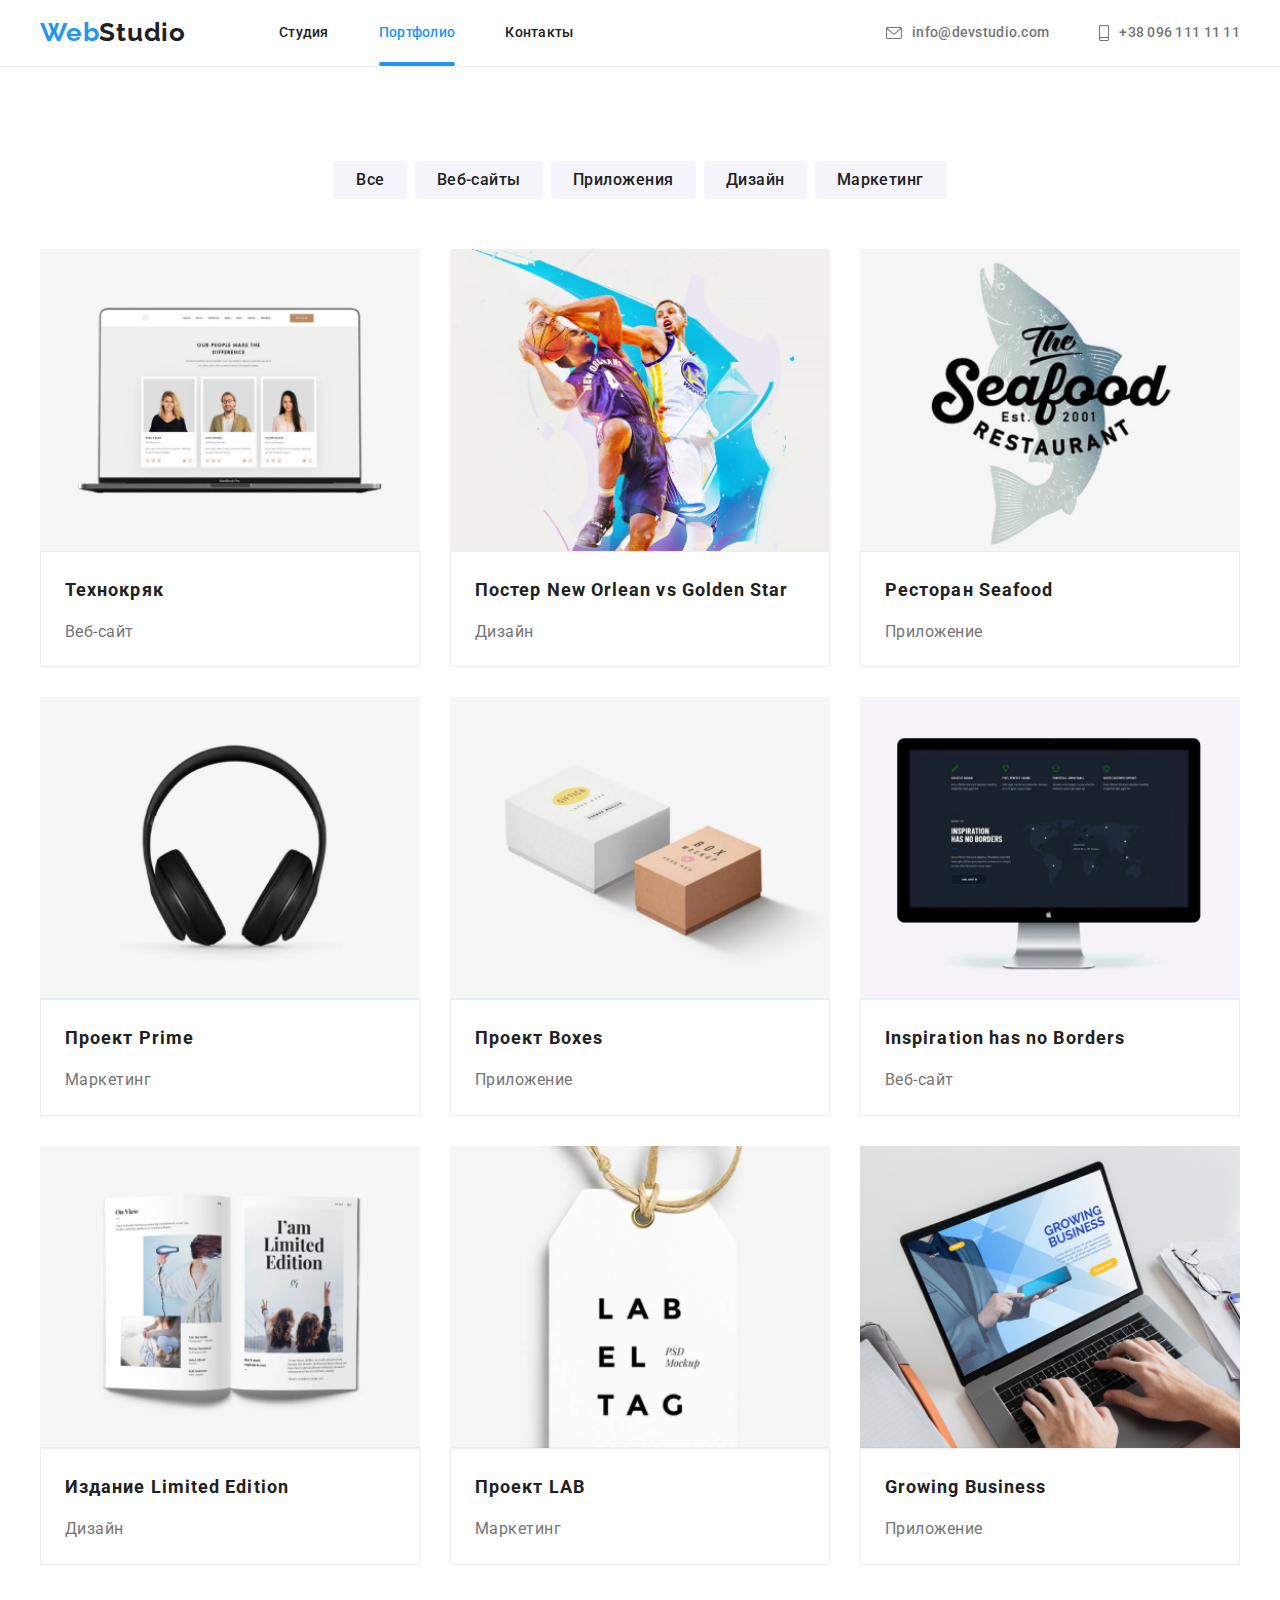
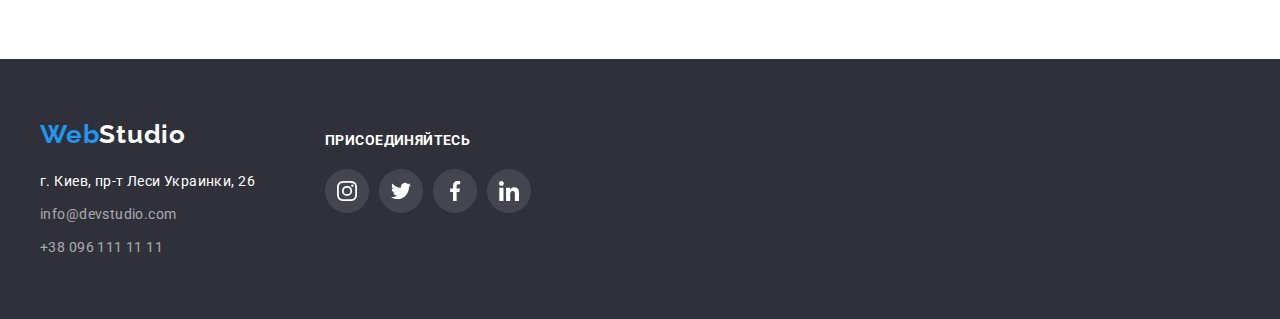
==== portfolio.html @ 4af10d5f "initial commit" ====
<!DOCTYPE html>
<html lang="en">
  <head>
    <meta charset="UTF-8">
    <meta http-equiv="X-UA-Compatible" content="IE=edge">
    <meta name="viewport" content="width=device-width, initial-scale=1.0">
    <link href="https://fonts.googleapis.com/css2?family=Raleway:wght@700&family=Roboto:wght@400;500;700;900&display=swap" rel="stylesheet">
    <link rel="stylesheet" href="https://cdnjs.cloudflare.com/ajax/libs/modern-normalize/1.1.0/modern-normalize.min.css">
    <link rel="stylesheet" href="css/styles.css">
    <title>Портфолио</title>
  </head>
  <body>
    <header class="header">
      <div class="container main-nav ">
        <nav>
          <a href="index.html" class="logo"><span>Web</span>Studio</a>
          <ul class="site-nav list">
            <li class="item"><a href="index.html" class="header-link">Студия</a></li>
            <li class="item"><a href="portfolio.html" class="header-link current">Портфолио</a></li>
            <li class="item"><a href="#" class="header-link">Контакты</a></li>
          </ul>
        </nav>
    
        <ul class="contact-list list">
          <li class="item"><a href="mailto:info@devstudio.com" class="contact-link">
              <svg class="contact-icon" width="16px" height="12px">
                <use href="./images/icons.svg#envelope"></use>
              </svg> info@devstudio.com</a></li>
    
          <li class="item"><a href="tel:+380961111111" class="contact-link">
              <svg class="contact-icon" width="10px" height="16px">
                <use href="./images/icons.svg#smartphone"></use>
              </svg> +38 096 111 11 11</a></li>
        </ul>
      </div>
    </header>

    <main>
      <section class="section">
      <div class="container">
        <ul class="filter-list list">
          <li class="item"><button type="button" class="filter-btn">Все</button></li>
          <li class="item"><button type="button" class="filter-btn">Веб-сайты</button></li>
          <li class="item"><button type="button" class="filter-btn">Приложения</button></li>
          <li class="item"><button type="button" class="filter-btn">Дизайн</button></li>
          <li class="item"><button type="button" class="filter-btn">Маркетинг</button></li>
        </ul>
      </div>
      
        <div class="container">
        <ul class="cards-list list">
          <li class="item"><a href="#">
            <div class="card-thumb">
              <img src="images/technokryak.jpg" alt="Пример веб-сайта" width="370" height="294">
              <div class="overlay">
                <p>Ресурс предлагает комплексные предложения с разным уровнем функционала и сервисов. Все это позволит посетителю получить
                исчерпывающие сведения о компании или частном лице.</p>
              </div>
            </div>
            <div class="card-set-content">
              <h3>Технокряк</h3>
              <p>Веб-сайт</p>
            </div></a>
          </li>

          <li class="item"><a href="#">
            <div class="card-thumb">
              <img src="images/poster-golden-star.jpg" alt="Постер" width="370" height="294">
              <div class="overlay">
                <p>Ресурс предлагает комплексные предложения с разным уровнем функционала и сервисов. Все это позволит посетителю
                  получить
                  исчерпывающие сведения о компании или частном лице.</p>
              </div>
            </div>
            <div class="card-set-content">
              <h3>Постер New Orlean vs Golden Star</h3>
              <p>Дизайн</p>
            </div></a>
          </li>

          <li class="item"><a href="#">
            <div class="card-thumb">
              <img src="images/seafood-logo.jpg" alt="Логотип ресторана" width="370" height="294">
            <div class="overlay">
              <p>Ресурс предлагает комплексные предложения с разным уровнем функционала и сервисов. Все это позволит посетителю
                получить
                исчерпывающие сведения о компании или частном лице.</p>
            </div>
            </div>
            <div class="card-set-content">
              <h3>Ресторан Seafood</h3>
              <p>Приложение</p>
            </div></a>
          </li>

          <li class="item"><a href="#">
            <div class="card-thumb">
              <img src="images/headphones.jpg" alt="Чёрные наушники" width="370" height="294">
            <div class="overlay">
              <p>Ресурс предлагает комплексные предложения с разным уровнем функционала и сервисов. Все это позволит посетителю
                получить
                исчерпывающие сведения о компании или частном лице.</p>
            </div>
            </div>
            <div class="card-set-content">
              <h3>Проект Prime</h3>
              <p>Маркетинг</p>
            </div></a>
          </li>

          <li class="item"><a href="#">
            <div class="card-thumb">
              <img src="images/mockup-boxes.jpg" alt="Макеты коробок" width="370" height="294">
              <div class="overlay">
                <p>Ресурс предлагает комплексные предложения с разным уровнем функционала и сервисов. Все это позволит посетителю
                  получить
                  исчерпывающие сведения о компании или частном лице.</p>
              </div>
            </div>
            <div class="card-set-content">
              <h3>Проект Boxes</h3>
              <p>Приложение</p>
            </div></a>
          </li>

          <li class="item"><a href="#">
            <div class="card-thumb">
              <img src="images/inspiration-has-no-borders.jpg" alt="Пример веб-сайта" width="370" height="294">
              <div class="overlay">
                <p>Ресурс предлагает комплексные предложения с разным уровнем функционала и сервисов. Все это позволит посетителю
                  получить
                  исчерпывающие сведения о компании или частном лице.</p>
              </div>
            </div>
            <div class="card-set-content">
              <h3>Inspiration has no Borders</h3>
              <p>Веб-сайт</p>
            </div></a>
          </li>

          <li class="item"><a href="#">
            <div class="card-thumb">
            <img src="images/limited-edition.jpg" alt="Журнал" width="370" height="294">
            <div class="overlay">
              <p>Ресурс предлагает комплексные предложения с разным уровнем функционала и сервисов. Все это позволит посетителю
                получить
                исчерпывающие сведения о компании или частном лице.</p>
            </div>
            </div>
            <div class="card-set-content">
              <h3>Издание Limited Edition</h3>
              <p>Дизайн</p>
            </div></a>
          </li>

          <li class="item"><a href="#">
            <div class="card-thumb">
              <img src="images/lab-project.jpg" alt="Макет проекта" width="370" height="294">
              <div class="overlay">
                <p>Ресурс предлагает комплексные предложения с разным уровнем функционала и сервисов. Все это позволит посетителю
                  получить
                  исчерпывающие сведения о компании или частном лице.</p>
              </div>
            </div>
            <div class="card-set-content">
              <h3>Проект LAB</h3>
              <p>Маркетинг</p>
            </div></a>
          </li>

          <li class="item"><a href="#">
            <div class="card-thumb">
              <img src="images/growing-business.jpg" alt="Пример веб-сайта" width="370" height="294">
              <div class="overlay">
                <p>Ресурс предлагает комплексные предложения с разным уровнем функционала и сервисов. Все это позволит посетителю
                  получить
                  исчерпывающие сведения о компании или частном лице.</p>
              </div>
            </div>
            <div class="card-set-content">
              <h3>Growing Business</h3>
              <p>Приложение</p>
            </div></a>
          </li>
        </ul>
      </div>
      </section>
    </main>

    <footer class="footer">
      <div class="container">
        <div class="footer-container">
          <div class="footer-info">
            <a href="index.html" class="logo footer"><span>Web</span>Studio</a>
            <address class="address">г. Киев, пр-т Леси Украинки, 26</address>
            <a href="mailto:info@devstudio.com" class="footer-contact-link">info@devstudio.com</a>
            <a href="tel:+380961111111" class="footer-contact-link">+38 096 111 11 11</a>
          </div>
    
          <div class="footer-join">
            <b class="join">Присоединяйтесь</b>
            <ul class="team-actions list">
              <li><a href="https://www.instagram.com/" class="team-item footer-icon"><svg width="20px" height="20px">
                    <use href="./images/icons.svg#instagram"></use>
                  </svg></a></li>
    
              <li><a href="https://twitter.com/" class="team-item footer-icon"><svg width="20px" height="20px">
                    <use href="./images/icons.svg#twitter"></use>
                  </svg></a></li>
    
              <li><a href="https://www.facebook.com/" class="team-item footer-icon"><svg width="20px" height="20px">
                    <use href="./images/icons.svg#facebook"></use>
                  </svg></a></li>
    
              <li><a href="https://www.linkedin.com/" class="team-item last footer-icon"><svg width="20px" height="20px">
                    <use href="./images/icons.svg#linkedin"></use>
                  </svg></a></li>
            </ul>
          </div>
        </div>
    
      </div>
    </footer>
  </body>
</html>
---- css/styles.css ----
:root {
  --primary-text-color: #212121;
  --secondary-text-color: #757575;
  --accent-color: #2196f3;
  --background: #ffffff;
  --filter-btn-color: #f5f4fa;
  --main-font: 'Roboto', sans-serif;
  --logo-font: 'Raleway', sans-serif;
  --icon: #afb1b8;
}

*,
*::before,
*::after {
  box-sizing: border-box;
}

h1,
h2,
h3,
h4,
h5,
h6,
p {
  margin: 0;
}

img {
  display: block;
  width: 100%;
  height: auto;
}

body {
  background-color: var(--background);
  color: var(--primary-text-color);
  font-family: var(--main-font);
  margin: 0;
}

.container {
  width: 1230px;
  padding-left: 15px;
  padding-right: 15px;
  margin: 0px auto;
}

.list {
  padding: 0;
  margin: 0;
  list-style: none;
}

.section {
  padding: 94px 0px 94px 0px;
}

/* Header&footer */

.header {
  border-bottom: 1px solid #ececec;
  background: var(--background);
}
.header .list {
  font-weight: 500;
  font-size: 14px;
  line-height: 1.1;
  letter-spacing: 0.02em;
}
.header-link {
  color: inherit;
  text-decoration: none;
  padding: 26px 0px 26px 0px;
  transition: color 250ms cubic-bezier(0.4, 0, 0.2, 1);
}
.header-link:hover,
.header-link:focus {
  color: var(--accent-color);
}

.item .header-link {
  position: relative;
}
.header-link.current::after {
  content: '';
  display: block;
  position: absolute;
  bottom: 0;
  width: 100%;
  height: 4px;
  background: var(--accent-color);
  border-radius: 2px;
}

.contact-link {
  display: flex;
  color: var(--secondary-text-color);
  fill: var(--secondary-text-color);
  text-decoration: none;
  align-items: center;
  padding: 25px 0px 25px 0px;
  transition: color 250ms cubic-bezier(0.4, 0, 0.2, 1),
  fill 250ms cubic-bezier(0.4, 0, 0.2, 1);
  
}
.contact-icon {
  margin-right: 10px;
}

.main-nav,
.main-nav nav {
  display: flex;
  align-items: center;
}
.site-nav {
  display: flex;
  margin-left: 93px;
}
.site-nav .item:not(:last-child) {
  margin-right: 50px;
}

.site-nav .header-link.current {
  color: var(--accent-color);
}

.contact-list {
  display: flex;
  margin-left: auto;
}
.contact-list .item:not(:last-child) {
  margin-right: 50px;
}

.contact-link:hover,
.contact-link:focus,
.footer-contact-link:hover,
.footer-contact-link:focus {
  color: var(--accent-color);
  fill: var(--accent-color);
  
}
.footer-contact-link {
  font-size: 14px;
  line-height: 1.7;
  letter-spacing: 0.03em;
  color: rgba(255, 255, 255, 0.6);
  text-decoration: none;
  display: block;
  margin-top: 9px;
  transition: color 250ms cubic-bezier(0.4, 0, 0.2, 1),
  fill 250ms cubic-bezier(0.4, 0, 0.2, 1);
  
}

.logo {
  color: inherit;
  font-family: 'Raleway', sans-serif;
  font-weight: 700;
  font-size: 26px;
  line-height: 1.2;
  letter-spacing: 0.03em;
  text-decoration: none;
}
.logo.footer {
  color: #ffffff;
  padding: 0;
}
.logo span {
  color: var(--accent-color);
}

.footer {
  background-color: #2f303a;
  padding: 60px 0px 60px 0px;
  display: flex;
}

.address {
  margin: 20px 0px 0px 0px;
  color: #ffffff;
  font-style: normal;
  font-size: 14px;
  line-height: 1.7;
  letter-spacing: 0.03em;
}

.footer-container,
.footer-actions {
  display: flex;
}
.footer-join {
  margin-top: 12px;
  margin-left: 70px;
}
.join {
  font-weight: 700px;
  text-transform: uppercase;
  color: #ffffff;
  font-size: 14px;
  line-height: 1.2;
  letter-spacing: 0.03em;
}
.team-item.footer-icon {
  width: 44px;
  height: 44px;
  border-radius: 50%;
  margin-top: 20px;
  padding: 12px;
  fill: #ffffff;
  background-color: rgba(255, 255, 255, 0.1);
}

.team-item.footer-icon:not(:last-child) {
  margin-right: 10px;
}

/* Studio */

.hero {
  background-color: #2f303a;
  background-image: linear-gradient(rgba(47, 48, 58, 0.4), rgba(47, 48, 58, 0.4)),
    url('../images/hero.jpg');
  padding-top: 200px;
  padding-bottom: 200px;
  text-align: center;
}
.hero-title {
  width: 696px;
  color: #ffffff;
  font-weight: 900;
  font-size: 44px;
  line-height: 1.36;
  letter-spacing: 0.06em;
  text-transform: uppercase;
  margin: 0 auto;
  margin-bottom: 30px;
}
.hero-btn {
  font-family: inherit;
  font-weight: 700;
  font-size: 16px;
  line-height: 1.9;
  display: flex;
  align-items: center;
  letter-spacing: 0.06em;
  background-color: var(--accent-color);
  color: #ffffff;
  border-radius: 4px;
  padding: 10px 32px 10px 32px;
  margin: 0 auto;
  border: none;
  cursor: pointer;
  box-shadow: 0px 4px 4px rgba(0, 0, 0, 0.15);
  transition: background-color 250ms cubic-bezier(0.4, 0, 0.2, 1);
}
.hero-btn:hover,
.hero-btn:focus {
  background-color: #188cef;
}

.features-section {
  padding-bottom: 0;
}

.icon-edit {
  display: flex;
  width: 270px;
  height: 120px;
  background-color: var(--filter-btn-color);
  border-radius: 4px;
  margin-bottom: 30px;
  justify-content: center;
  align-items: center;
}

.features-list {
  display: flex;
}
.features-list .item {
  margin: 0 auto;
  width: 270px;
}
.features-list h3 {
  margin-bottom: 10px;
  font-size: 14px;
  font-weight: 700;
  line-height: 1.1;
  letter-spacing: 0.03em;
  text-transform: uppercase;
}
.features-list p {
  font-size: 14px;
  line-height: 1.7;
  letter-spacing: 0.03em;
}
.section-title {
  margin: 0 auto;
  margin-bottom: 50px;
  font-size: 36px;
  line-height: 1.1;
  text-align: center;
  letter-spacing: 0.03em;
}
.image-list {
  display: flex;
}
.image-list .item {
  margin-right: 30px;
  flex-basis: calc(100% / 3);
  position: relative;
}

.image-list .item:last-child {
  margin: 0 auto;
}

.item-name {
  position: absolute;
  padding: 27px 0px 27px 0px;
  margin-right: 30px;
  bottom: 0;
  width: 100%;
  color: #ffffff;
  font-weight: 700;
  background-color: rgba(47, 48, 58, 0.8);
  line-height: 1.2;
  text-align: center;
  text-transform: uppercase;
}

.team-section {
  background-color: #f5f4fa;
}

.team-list {
  display: flex;
}
.team-list .item {
  margin-right: 30px;
  flex-basis: calc(100% / 4);
}

.team-list .item:last-child {
  margin-right: 0;
}

.card {
  box-shadow: 0px 1px 3px rgba(0, 0, 0, 0.12), 0px 1px 1px rgba(0, 0, 0, 0.14),
    0px 2px 1px rgba(0, 0, 0, 0.2);
  border-radius: 0px 0px 4px 4px;
  background: #ffffff;
}
.card-content {
  padding: 30px 32px 30px 32px;
}
.team-list h3 {
  margin-bottom: 10px;
  font-weight: 500;
  font-size: 16px;
  line-height: 1.2;
  text-align: center;
  letter-spacing: 0.03em;
}
.team-list p {
  font-size: 16px;
  line-height: 1.2;
  text-align: center;
  letter-spacing: 0.03em;
  margin-bottom: 16px;
}

.features-list p,
.team-list p,
.cards-list p {
  color: var(--secondary-text-color);
}

/* Portfolio */

.filter-list {
  display: flex;
  justify-content: center;
  margin-bottom: 50px;
}

.filter-list .item:not(:last-child) {
  margin-right: 8px;
}

.filter-btn {
  background-color: var(--filter-btn-color);
  color: var(--primary-text-color);
  border-radius: 4px;
  padding: 6px 22px 6px 22px;
  border: none;
  font-family: var(--main-font);
  font-size: 16px;
  font-weight: 500;
  line-height: 1.6;
  text-align: center;
  letter-spacing: 0.03em;
  transition: color 250ms cubic-bezier(0.4, 0, 0.2, 1), background-color 250ms cubic-bezier(0.4, 0, 0.2, 1),
   box-shadsow 250ms cubic-bezier(0.4, 0, 0.2, 1);
}

.filter-btn:hover,
.filter-btn:focus {
  background-color: var(--accent-color);
  color: #ffffff;
  cursor: pointer;
  box-shadow: 0px 3px 1px rgba(0, 0, 0, 0.1), 0px 1px 2px rgba(0, 0, 0, 0.08),
    0px 2px 2px rgba(0, 0, 0, 0.12);
}

.cards-list {
  display: flex;
  flex-wrap: wrap;
  margin-top: -30px;
  margin-left: -30px;
}
.cards-list .item {
  position: relative;
  flex-basis: calc(100% / 3 - 30px);
  margin-left: 30px;
  margin-top: 30px;
  transition: box-shadow 250ms cubic-bezier(0.4, 0, 0.2, 1);
}
.cards-list .item:hover,
.cards-list .item:focus {
  box-shadow: 0px 1px 1px rgba(0, 0, 0, 0.12), 0px 4px 4px rgba(0, 0, 0, 0.06),
    1px 4px 6px rgba(0, 0, 0, 0.16);
}

.card-set-content {
  padding: 20px 24px 20px 24px;
  border: 1px solid #eeeeee;
}
.cards-list h3 {
  font-weight: 700;
  font-size: 18px;
  line-height: 2;
  letter-spacing: 0.06em;
  margin-bottom: 10px;
}
.cards-list p {
  line-height: 1.8;
  letter-spacing: 0.03em;
}
.cards-list a {
  text-decoration: none;
  color: inherit;
}

.card-thumb {
  position: relative;
  overflow: hidden;
}
.card-thumb .overlay {
  position: absolute;
  top: 0;
  left: 0;
  width: 100%;
  height: 100%;
  transform: translateY(100%);
  background-color: rgba(33, 150, 243, 0.9);
  transition: transform 1000ms cubic-bezier(0.4, 0, 0.2, 1), background-color 250ms cubic-bezier(0.4, 0, 0.2, 1);
  
}
.overlay p {
  font-size: 18px;
  line-height: 1.5;
  letter-spacing: 0.03em;
  margin: 63px 24px;
  color: #ffffff;
}

.cards-list .item:hover .overlay {
  transform: translateY(0);
}

/* Icons */

.team-actions {
  display: flex;
}
.team-item {
  display: block;
  width: 44px;
  height: 44px;
  padding: 12px;
  margin-right: 10px;
  border-radius: 50%;
  fill: var(--icon);
  transition: fill 250ms cubic-bezier(0.4, 0, 0.2, 1), background-color 250ms cubic-bezier(0.4, 0, 0.2, 1);
}

.team-item:hover,
.team-item:focus {
  fill: #ffffff;
  background-color: var(--accent-color);
}

.permanent-clients {
  display: flex;
}
.permanent-clients .item {
  margin-right: 30px;
  flex-basis: calc(100% / 6);
}
.permanent-clients .item:last-child,
.last {
  margin-right: 0;
}
.icon-item {
  height: 92px;
  border: 1px solid var(--icon);
  border-radius: 4px;
  padding: 16px 32px;
  display: block;
  fill: var(--icon);
  transition: fill 250ms cubic-bezier(0.4, 0, 0.2, 1), border 250ms cubic-bezier(0.4, 0, 0.2, 1);
}
.icon-item:hover,
.icon-item:focus {
  border: 1px solid var(--accent-color);
  fill: var(--accent-color);
}

/* Modal */

.backdrop {
  position: fixed;
  top: 0;
  left: 0;
  width: 100%;
  height: 100%;
  background-color: rgba(0, 0, 0, 0.2);

  opacity: 1;
  transition: opacity 250ms cubic-bezier(0.4, 0, 0.2, 1);
}

.backdrop.is-hidden {
  opacity: 0;
  pointer-events: none;
}

.backdrop.is-hidden .modal {
  transform: translate(-50%, -50%) scale(0.9);
}

.modal {
  width: 528px;
  height: 581px;

  position: absolute;
  top: 50%;
  left: 50%;

  padding: 8px 8px 543px 490px;
  background-color: #ffffff;
  box-shadow: 0px 1px 3px rgba(0, 0, 0, 0.12), 0px 1px 1px rgba(0, 0, 0, 0.14),
    0px 2px 1px rgba(0, 0, 0, 0.2);
  border-radius: 4px;

  transform: translate(-50%, -50%) scale(1);

  transition: transform 250ms cubic-bezier(0.4, 0, 0.2, 1);
}

.modal-btn {
  position: absolute;
  width: 30px;
  height: 30px;
  background: #ffffff;
  border: 1px solid rgba(0, 0, 0, 0.1);
  box-sizing: border-box;
  border-radius: 100%;
}

.modal-btn svg {
  width: 11px;
  height: 11px;
}
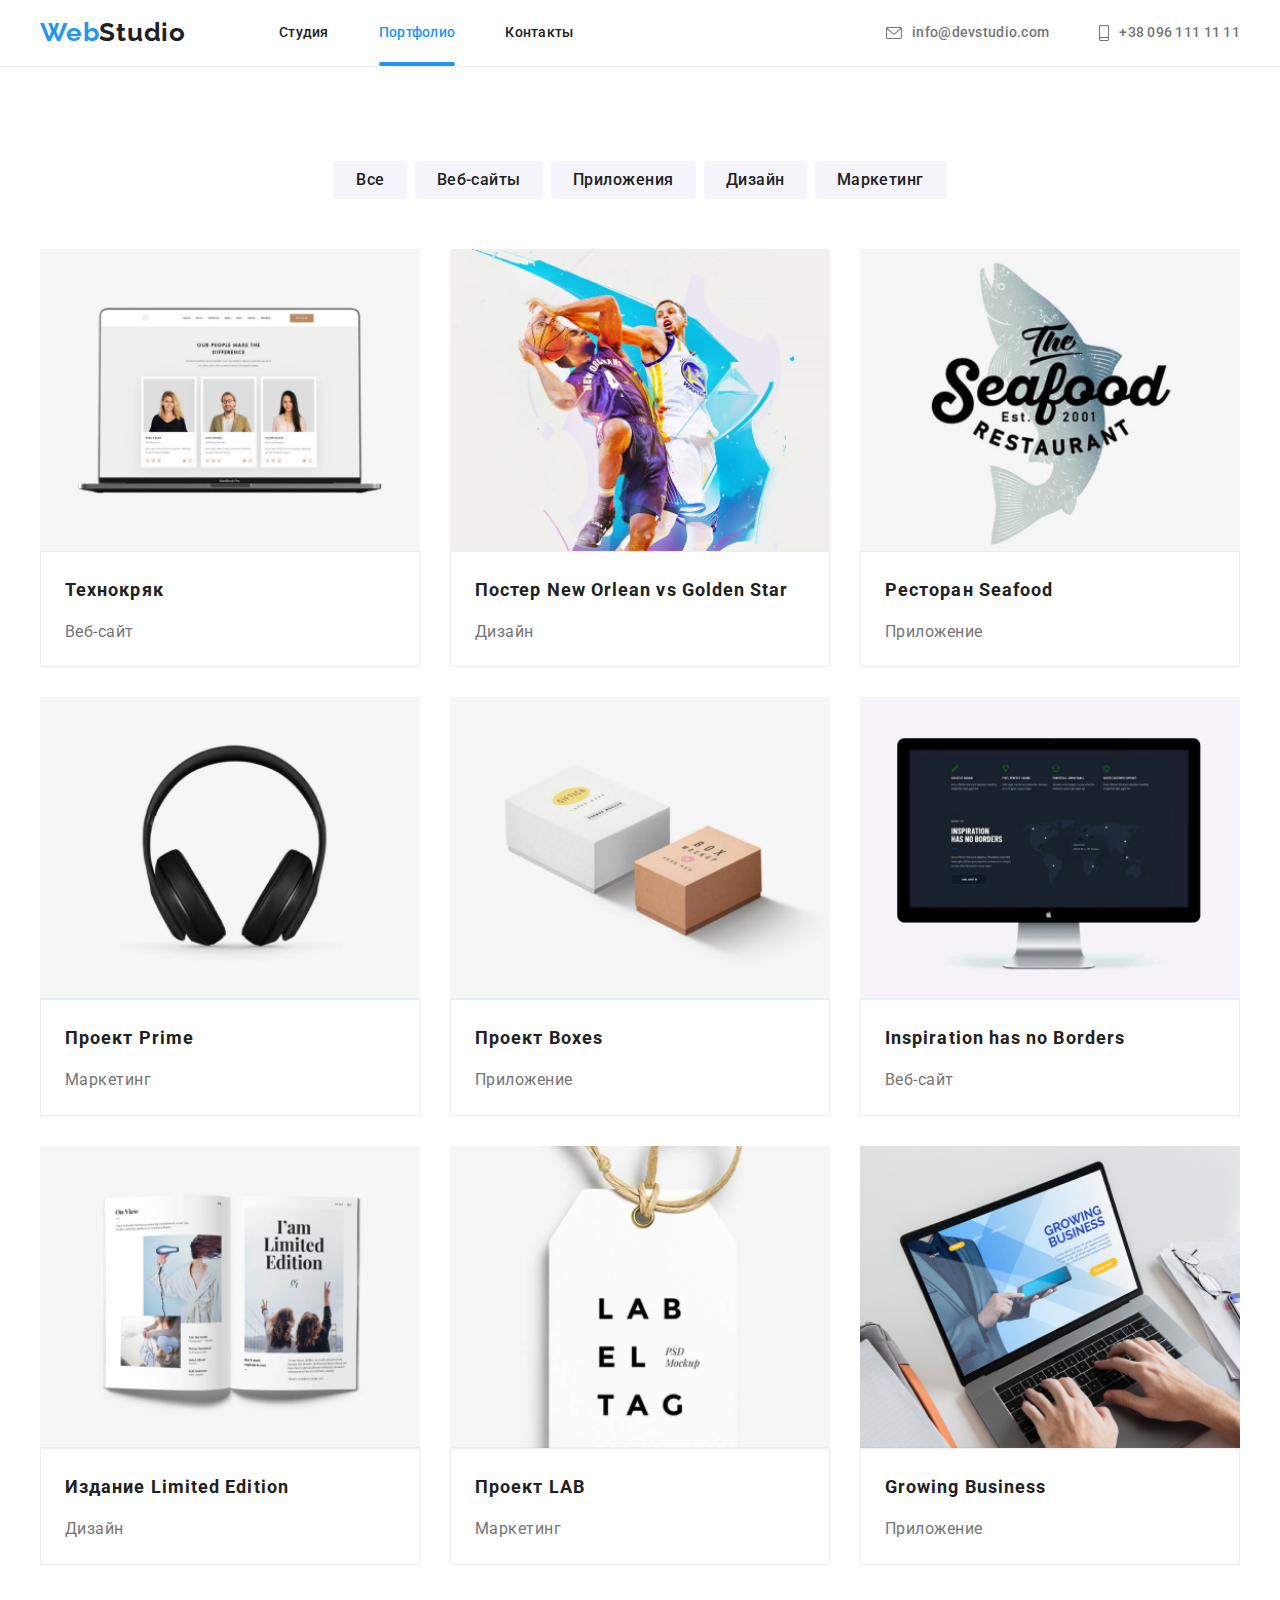
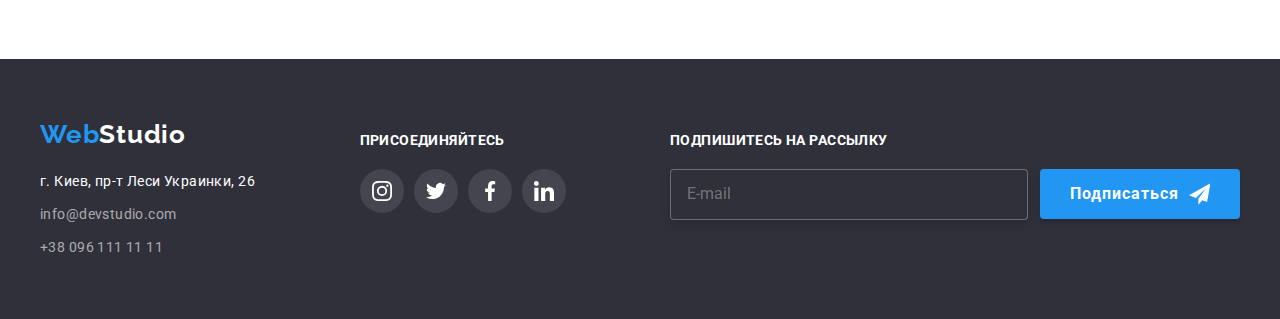
==== commit 9a365de1: "add footer form" ====
--- a/portfolio.html
+++ b/portfolio.html
@@ -217,9 +217,23 @@
                   </svg></a></li>
             </ul>
           </div>
+    
+          <div class="footer-form">
+            <b class="join">Подпишитесь на рассылку</b>
+    
+            <form>
+              <input type="mail" name="mail" id="mail" placeholder="E-mail">
+              <button type="submit" class="footer-btn">Подписаться
+                <svg width="24px" height="24px">
+                  <use href="./images/icons.svg#telegram"></use>
+                </svg>
+              </button>
+            </form>
+          </div>
+
         </div>
-    
       </div>
     </footer>
+
   </body>
 </html>
--- a/css/styles.css
+++ b/css/styles.css
@@ -191,7 +191,7 @@
 }
 .footer-join {
   margin-top: 12px;
-  margin-left: 70px;
+  margin-left: auto;
 }
 .join {
   font-weight: 700px;
@@ -215,6 +215,56 @@
   margin-right: 10px;
 }
 
+.footer-form {
+  position: relative;
+  margin-top: 12px;
+  margin-left: auto;
+}
+
+.footer-form form {
+  display: flex;
+  flex-direction: row;
+}
+.footer-form input {
+  width: 358px;
+  margin: 20px 12px 0px 0px;
+  padding: 15px 16px;
+  border: 1px solid rgba(255, 255, 255, 0.3);
+  box-sizing: border-box;
+  filter: drop-shadow(0px 4px 4px rgba(0, 0, 0, 0.15));
+  background: #2F303A;
+  border-radius: 4px;
+}
+.footer-btn { 
+  display: flex;
+  align-items: center;
+  width: 200px;
+  height: 50px;
+  margin-top: 20px;
+  font-family: var(--main-font);
+  font-weight: 700;
+  font-size: 16px;
+  line-height: 1.9;
+  letter-spacing: 0.06em;
+  background-color: var(--accent-color);
+  color: #ffffff;
+  border-radius: 4px;
+  padding: 10px 30px 10px 30px;
+  border: none;
+  cursor: pointer;
+  box-shadow: 0px 4px 4px rgba(0, 0, 0, 0.15);
+  transition: background-color 250ms cubic-bezier(0.4, 0, 0.2, 1);
+  }
+  
+.footer-btn:hover,
+.footer-btn:focus {
+  background-color: #188cef;
+  }
+
+.footer-form svg {
+  margin-left: 10px;
+  fill: #ffffff;
+}
 /* Studio */
 
 .hero {
@@ -571,6 +621,7 @@
 
 .modal-btn {
   position: absolute;
+  z-index: 1;
   width: 30px;
   height: 30px;
   background: #ffffff;
@@ -582,4 +633,180 @@
 .modal-btn svg {
   width: 11px;
   height: 11px;
-}
+  transition: fill 250ms cubic-bezier(0.4, 0, 0.2, 1);
+}
+.modal-btn svg:hover,
+.modal-btn svg:focus {
+  fill: var(--accent-color);
+}
+
+/*Form*/
+
+.form {
+  width: 100%;
+  position: absolute;
+  top: 0;
+  left: 0;
+  bottom: 0;
+  padding: 40px;
+  outline: red 1px solid;
+}
+.form-title {
+margin-bottom: 12px;
+font-weight: 700;
+font-size: 20px;
+line-height: 1.2;
+text-align: center;
+letter-spacing: 0.03em;
+color: var(--primary-text-color);
+}
+
+.form-field {
+  position: relative;
+  display: flex;
+  flex-direction: column;
+}
+
+.form-field label {
+  margin-bottom: 4px;
+  font-family: 'Roboto';
+  font-size: 12px;
+  line-height: 1.2;
+  letter-spacing: 0.01em;  
+  color: var(--secondary-text-color);
+}
+
+.form-field input {
+  margin: 0;
+  padding: 12px 40px;
+  margin-bottom: 10px;
+  border: 1px solid rgba(33, 33, 33, 0.2);
+  box-sizing: border-box;
+  border-radius: 4px;
+  transition: border 250ms cubic-bezier(0.4, 0, 0.2, 1);
+  font-size: 16px;
+  
+}
+
+.form-icon {
+  position: absolute;
+  top: 57%;
+  left: 12px;
+  transform: translateY(-57%);
+  transition: fill 250ms cubic-bezier(0.4, 0, 0.2, 1);
+}
+
+.form-field textarea {
+  margin: 0;
+  padding: 12px 16px;
+  margin-bottom: 20px;
+  border: 1px solid rgba(33, 33, 33, 0.2);
+  box-sizing: border-box;
+  border-radius: 4px;
+  resize: none;
+}
+
+.form-field textarea::placeholder {
+  color: rgba(117, 117, 117, 0.5);
+  font-size: 14px;
+  line-height: 1.2;
+  letter-spacing: 0.01em;
+
+}
+
+.form-field input:hover,
+.form-field input:focus,
+.form-field textarea:hover,
+.form-field textarea:focus {
+  border: 1px solid var(--accent-color);
+  box-sizing: border-box;
+  border-radius: 4px;
+}
+
+.form-field input:hover~.form-icon,
+.form-field input:focus~.form-icon {
+  fill: var(--accent-color);
+}
+
+.checkbox-thumb {
+  display: flex;
+  align-items: center;
+  
+  font-size: 14px;
+  line-height: 1.7;
+  letter-spacing: 0.03em;
+  color: var(--secondary-text-color);
+}
+
+.checkbox-link {
+  color: var(--accent-color);
+}
+
+#policy {
+  position: absolute;
+  width: 1px;
+  height: 1px;
+  margin: -1px;
+  border: 0;
+  padding: 0;
+  clip: rect(0 0 0 0);
+  overflow: hidden;
+}
+#policy:checked {
+  position: absolute;
+  width: 1px;
+  height: 1px;
+  margin: -1px;
+  border: 0;
+  padding: 0;
+  clip: rect(0 0 0 0);
+  overflow: hidden;
+}
+
+.checkbox-icon {
+  width: 16px;
+  height: 15px;
+  border: #212121 2px solid;
+  border-radius: 2px;
+  margin-left: 11px;
+  margin-right: 7px;
+}
+
+#policy:checked + .checkbox-icon {
+  width: 16px;
+  height: 15px;
+  border: #2196F3 2px solid;
+  border-radius: 2px;
+  background-color: #2196F3;
+  background-image: url('./images/icons.svg#check');
+  background-size: contain;
+  background-origin: border-box;
+  fill: #ffffff;
+  margin-right: 7px;
+}
+
+.submit-btn {
+  width: 200px;
+  height: 50px;
+  padding: 10px 55px 10px 55px;
+  margin: 0 auto;
+  font-family: inherit;
+  font-weight: 700;
+  font-size: 16px;
+  line-height: 1.9;
+  display: flex;
+  align-items: center;
+  letter-spacing: 0.06em;
+  background-color: var(--accent-color);
+  color: #ffffff;
+  border-radius: 4px;
+  border: none;
+  cursor: pointer;
+  box-shadow: 0px 4px 4px rgba(0, 0, 0, 0.15);
+  transition: background-color 250ms cubic-bezier(0.4, 0, 0.2, 1);
+}
+
+.submit-btn:hover,
+.submit-btn:focus {
+  background-color: #188cef;
+}